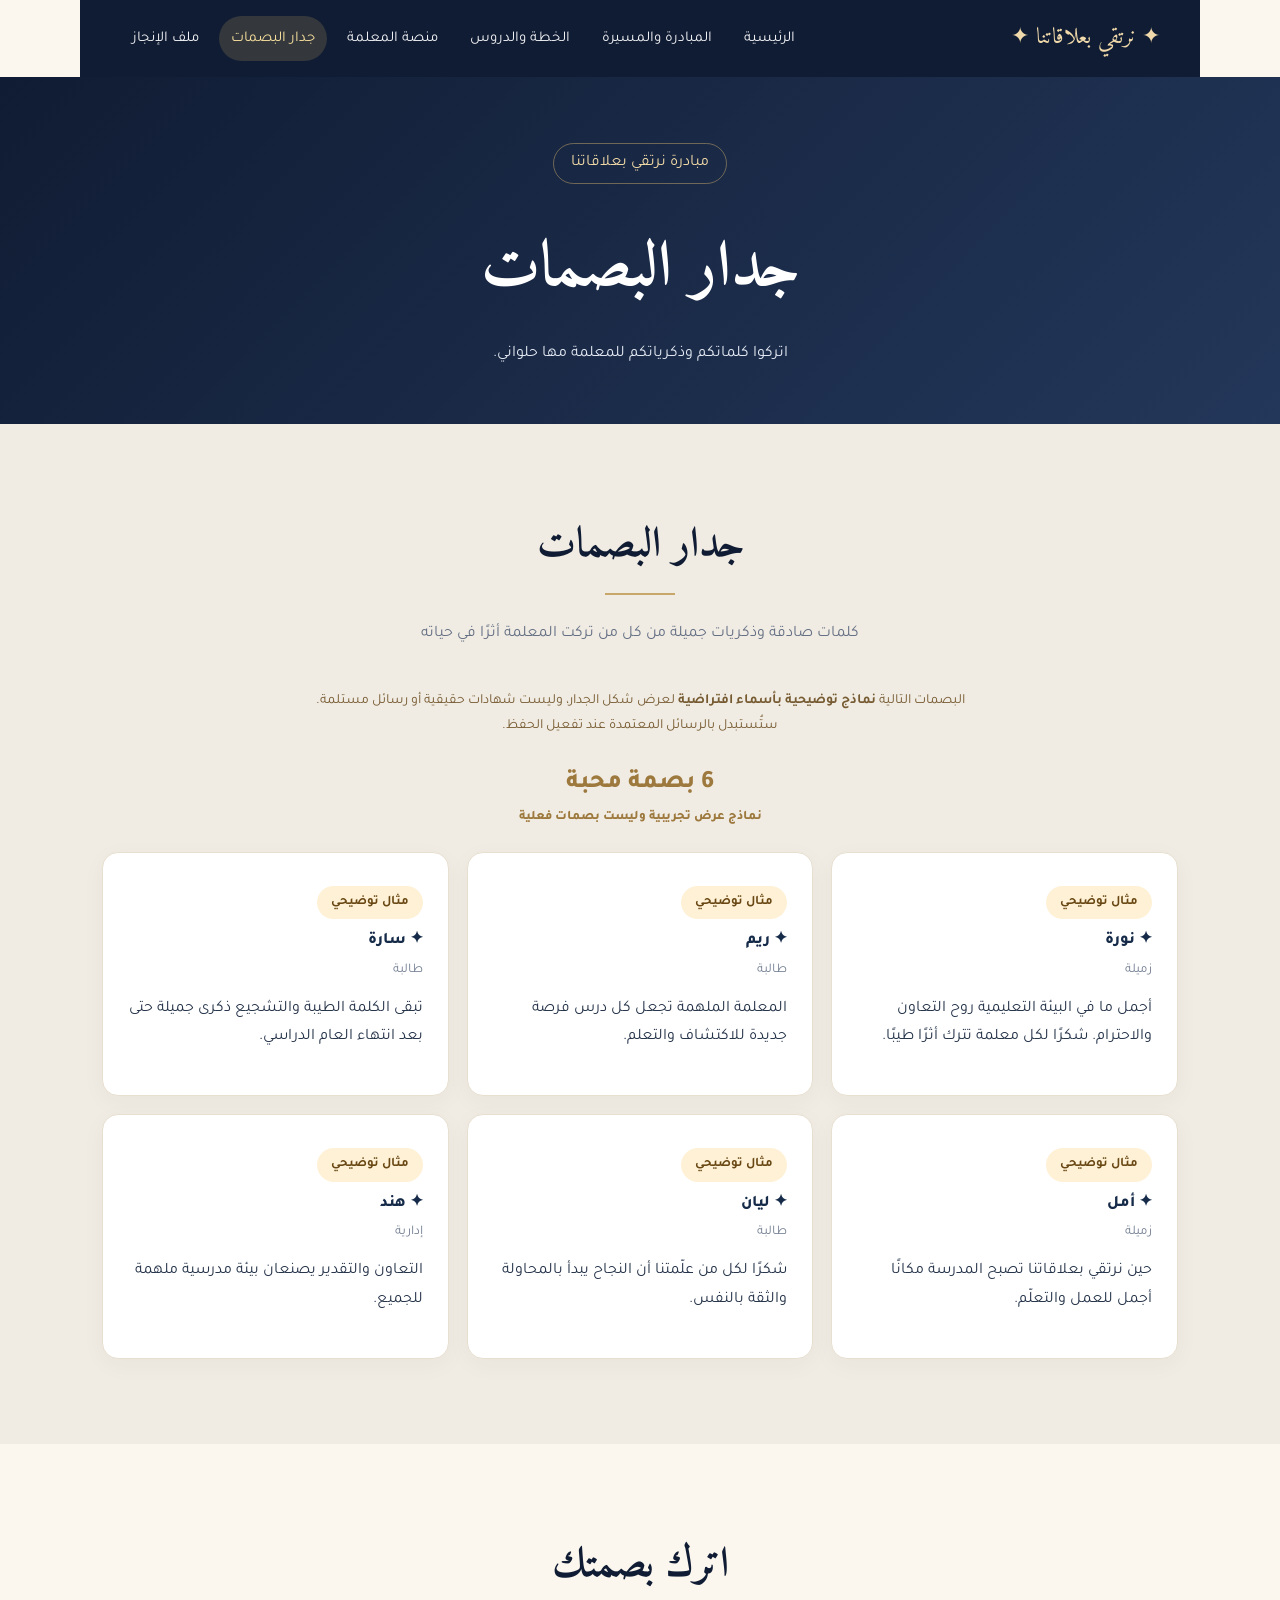
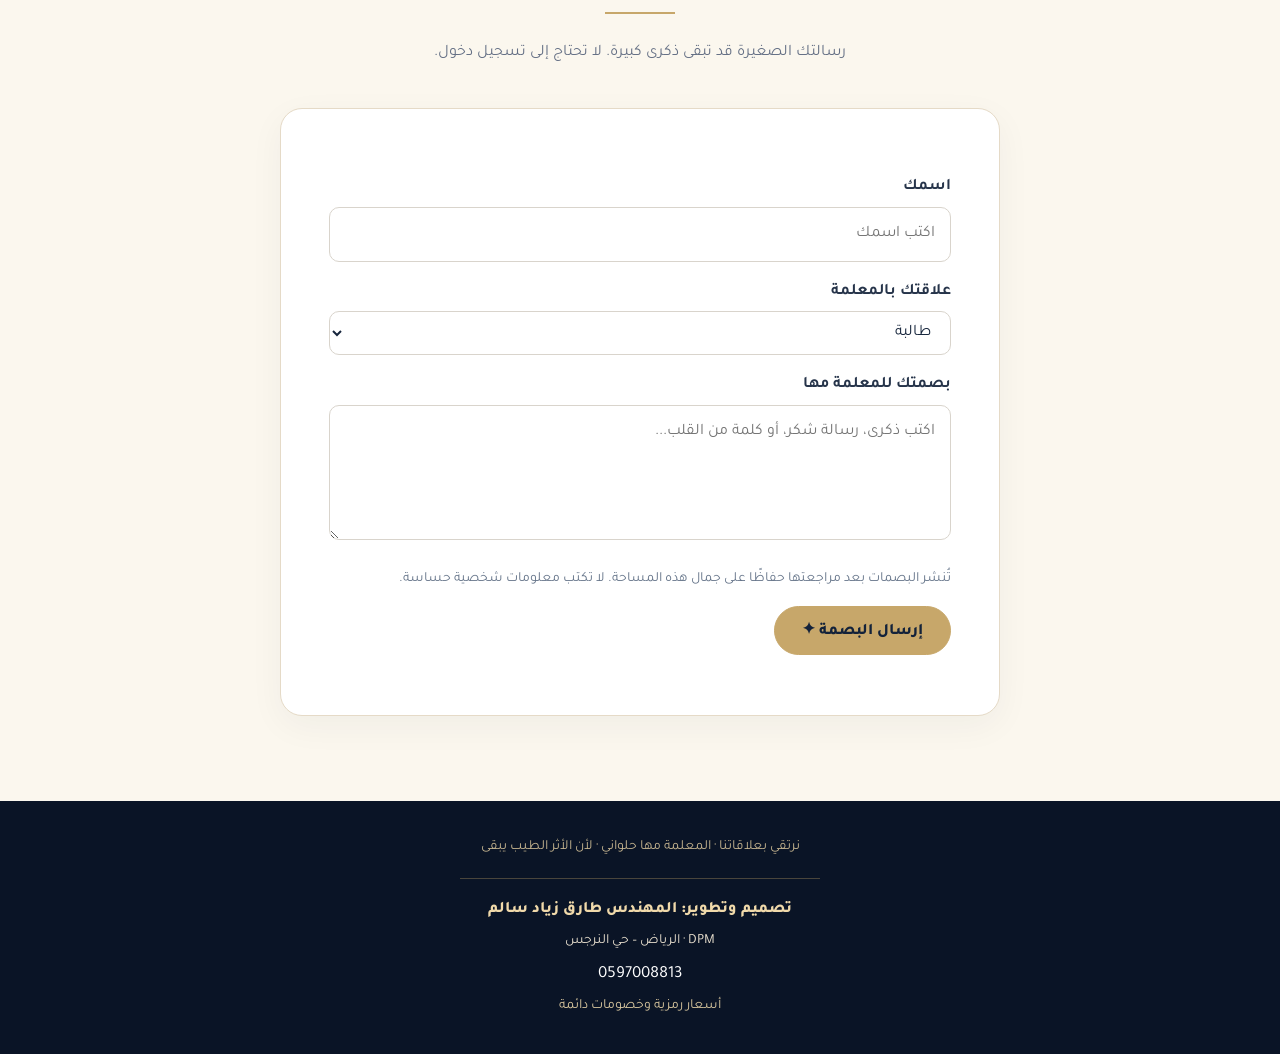
==== guestbook.html @ ed3fdae7 "Add files via upload" ====
<!DOCTYPE html>
<html dir="rtl" lang="ar"><head><meta charset="utf-8"/><meta content="width=device-width,initial-scale=1" name="viewport"/><meta content="#101c33" name="theme-color"/><title>جدار البصمات | نرتقي بعلاقاتنا</title><link href="https://fonts.googleapis.com" rel="preconnect"/><link crossorigin="" href="https://fonts.gstatic.com" rel="preconnect"/><link href="https://fonts.googleapis.com/css2?family=Amiri:wght@400;700&amp;family=Tajawal:wght@400;500;700;800&amp;display=swap" rel="stylesheet"/><style>:root{--navy:#101c33;--navy2:#1d3150;--gold:#c7a76a;--cream:#fbf7ee;--ink:#26344a}*{box-sizing:border-box}html{scroll-behavior:smooth}body{margin:0;background:var(--cream);color:var(--ink);font-family:Tajawal,Arial,sans-serif;line-height:1.8}a{text-decoration:none;color:inherit}.hero{background:radial-gradient(circle at 20% 20%,#334a68,transparent 40%),linear-gradient(135deg,#101c33,#1b2d49);color:white;min-height:640px;text-align:center;padding:24px 20px 90px;position:relative;overflow:hidden}.hero:before,.hero:after{content:'✦';position:absolute;color:#c7a76a44;font-size:240px;top:80px;right:-45px}.hero:after{right:auto;left:-35px;top:220px;font-size:150px}nav{max-width:1120px;margin:auto;display:flex;align-items:center;justify-content:space-between;gap:15px;position:relative;z-index:1}nav .brand{font-family:Amiri;font-size:26px;color:#f0d9aa}nav .links{display:flex;gap:22px;flex-wrap:wrap;font-size:15px}.hero-inner{position:relative;z-index:1;margin:100px auto 0;max-width:900px}.eyebrow{color:#e1c58d;letter-spacing:2px}.hero h1{font-family:Amiri;font-size:clamp(48px,8vw,90px);margin:12px 0 0;line-height:1.3}.hero h2{font-size:clamp(22px,3vw,32px);font-weight:500;color:#e6d0a2;margin:0 0 24px}.hero p{font-size:19px;max-width:650px;margin:0 auto 30px;color:#e4e7ed}.button{display:inline-block;border:1px solid var(--gold);background:var(--gold);color:#13223a;padding:12px 27px;border-radius:40px;font-weight:800;cursor:pointer;font-family:inherit;font-size:16px;transition:.2s}.button:hover{transform:translateY(-2px);filter:brightness(1.07)}.button.secondary{background:transparent;color:#f1d7a3;margin:5px}.wrap{max-width:1120px;margin:auto;padding:85px 22px}.section-title{text-align:center;font-family:Amiri;font-size:42px;color:var(--navy);margin:0 0 8px}.section-sub{text-align:center;color:#657085;margin:0 auto 40px;max-width:620px}.gold-line{width:70px;height:2px;background:var(--gold);margin:0 auto 25px}.message{background:white;border:1px solid #e9dfcd;border-radius:22px;padding:clamp(26px,5vw,65px);box-shadow:0 14px 50px #13213b0d;text-align:center;position:relative}.message:before{content:'❝';font-family:Amiri;color:var(--gold);font-size:75px;line-height:1}.message p{font-family:Amiri;font-size:clamp(21px,2.7vw,29px);line-height:2.05;margin:0 auto;max-width:870px}.signature{font-weight:800;color:#9b793d;margin-top:28px;font-size:20px}.timeline{display:grid;grid-template-columns:repeat(4,1fr);gap:16px}.school{background:white;border-radius:16px;padding:30px 18px;text-align:center;border:1px solid #e8dfcf;box-shadow:0 8px 25px #12233d08}.school .icon{font-size:28px;color:#b38d4e}.school h3{font-size:19px;margin:12px 0}.badge{display:inline-block;background:#edf5ed;color:#2c7444;border-radius:20px;padding:2px 12px;font-size:13px}.wall{background:#f1ece3}.stats{text-align:center;color:#9d793e;font-size:25px;font-weight:800;margin-bottom:22px}.grid{display:grid;grid-template-columns:repeat(3,1fr);gap:18px}.card{background:white;border-radius:16px;padding:25px;border:1px solid #e7dfd0;box-shadow:0 6px 25px #101c330a;overflow-wrap:anywhere}.card p{white-space:pre-wrap;margin:10px 0 18px}.card small{color:#758093}.card .name{font-weight:800;color:#162b49}.empty{text-align:center;grid-column:1/-1;color:#69768a;padding:32px}.formbox{max-width:720px;margin:0 auto;background:white;padding:clamp(24px,5vw,48px);border:1px solid #e5dac7;border-radius:22px;box-shadow:0 10px 35px #14213d0c}label{display:block;font-weight:700;margin:16px 0 5px}input,select,textarea{font:inherit;width:100%;padding:12px 15px;border:1px solid #d9d4cc;border-radius:10px;background:#fff;color:#17263d}textarea{resize:vertical;min-height:135px}input:focus,textarea:focus,select:focus{outline:2px solid #d6b980;border-color:transparent}.note{font-size:14px;color:#66758a}.status{margin-top:12px;font-weight:700}.social{text-align:center;background:var(--navy);color:white;padding:65px 20px}.social h2{font-family:Amiri;font-size:35px}.social p{color:#c6cfdb}footer{text-align:center;padding:22px;background:#0a1426;color:#c5b48f;font-size:14px}@media(max-width:800px){.timeline{grid-template-columns:repeat(2,1fr)}.grid{grid-template-columns:repeat(2,1fr)}nav{flex-direction:column}.hero-inner{margin-top:80px}}@media(max-width:560px){.timeline,.grid{grid-template-columns:1fr}.hero{min-height:600px}.wrap{padding:65px 18px}.section-title{font-size:35px}nav .links{justify-content:center;gap:14px}}
.feature-band{background:#12243e;color:#fff;padding:65px 22px}.feature-inner{max-width:1120px;margin:auto}.feature-band .section-title{color:#f5e3bd}.feature-band .section-sub{color:#d7dfec}.feature-grid{display:grid;grid-template-columns:repeat(3,1fr);gap:18px}.feature-tile{border:1px solid #bca16a77;background:#ffffff0c;border-radius:18px;padding:25px}.feature-tile strong{display:block;color:#f1d69c;font-size:21px}.feature-tile p{color:#e3e8f0}.curriculum-grid{display:grid;grid-template-columns:repeat(2,1fr);gap:20px}.curriculum-card{border:1px solid #e2d7c2;background:#fff;border-radius:18px;padding:24px}.curriculum-card h3{margin:0;color:#192d4b}.curriculum-card ul{padding-right:23px}.term-note{background:#fff7e6;border-right:4px solid var(--gold);padding:15px;border-radius:8px;margin:20px 0}.lesson-list{display:grid;grid-template-columns:repeat(2,1fr);gap:15px}.lesson-item{background:#fff;border:1px solid #e5d9c5;border-radius:14px;padding:20px}.lesson-item h3{margin:0 0 8px;color:#142a49}.teacher-portal{background:#f1ece3}.portal-box{background:white;border:1px solid #e1d4bf;border-radius:22px;padding:28px;max-width:850px;margin:auto}.portal-box .controls{display:grid;grid-template-columns:1fr 1fr;gap:14px}.chat-stream{min-height:120px;max-height:380px;overflow-y:auto;border:1px solid #e6e0d5;border-radius:14px;background:#faf8f3;padding:18px;margin:18px 0}.bubble{padding:13px 16px;margin:10px 0;border-radius:14px;white-space:pre-wrap}.bubble.bot{background:#e9edf3}.bubble.user{background:#f5e6c6;margin-right:15%}.portal-actions{display:flex;gap:12px;flex-wrap:wrap}.mini-label{font-size:13px;color:#706043}.feature-tag{display:inline-block;color:#f3dba8;border:1px solid #c7a76a80;border-radius:30px;padding:5px 17px;margin-bottom:16px}@media(max-width:700px){.feature-grid,.curriculum-grid,.lesson-list,.portal-box .controls{grid-template-columns:1fr}.portal-box{padding:18px}}</style><style>
.portfolio-section{background:linear-gradient(135deg,#10243f,#1c3554);color:#fff;padding:75px 20px;text-align:center}.portfolio-inner{max-width:850px;margin:auto}.portfolio-section h2{color:#f0d7a2;font-size:clamp(27px,4vw,42px)}.portfolio-section p{color:#e6e8ee;line-height:2}.portfolio-qr{display:inline-flex;background:#fff;padding:18px;border:3px solid #c6a66b;border-radius:22px;margin:24px auto 15px;box-shadow:0 12px 35px #0003}.portfolio-qr img{width:min(250px,65vw);height:auto;display:block}.portfolio-actions{margin-top:12px}.portfolio-actions a{display:inline-block;background:#c9ab72;color:#10243f;padding:13px 30px;border-radius:30px;font-weight:700;text-decoration:none}.demo-badge{display:inline-block;background:#fff1d6;color:#684713;border-radius:24px;padding:5px 14px;font-size:13px;font-weight:700;margin:8px 0}.demo-notice{text-align:center;font-size:14px;color:#765b32;margin:12px auto 22px;max-width:680px}
</style><style>
:root{scroll-behavior:smooth}body{overflow-x:hidden}nav{display:flex;align-items:center;justify-content:space-between;gap:20px;flex-wrap:wrap}nav .links{display:flex;flex-wrap:wrap;gap:8px;align-items:center}nav .links a{white-space:nowrap;padding:9px 12px;border-radius:100px;transition:.2s}nav .links a.active,nav .links a:hover{background:rgba(204,174,103,.19);color:#f7df9d}.sub-hero{background:linear-gradient(135deg,#101c33,#23375a);color:#fff;padding:66px 22px 55px;text-align:center}.sub-hero h1{font-family:Amiri,serif;font-size:clamp(2.3rem,5vw,4rem);margin:12px 0}.sub-hero p{max-width:680px;margin:0 auto;color:#e4e9f3;line-height:1.9}.page-links{max-width:1100px;margin:55px auto;padding:0 20px;display:grid;grid-template-columns:repeat(3,minmax(0,1fr));gap:18px}.page-tile{display:block;text-decoration:none;border:1px solid #e3d9c5;border-radius:22px;padding:27px;background:#fff;color:#17233a;box-shadow:0 8px 25px rgba(0,0,0,.04);transition:transform .2s,box-shadow .2s}.page-tile:hover{transform:translateY(-4px);box-shadow:0 15px 35px rgba(0,0,0,.09)}.page-tile strong{display:block;font-size:1.3rem;margin:12px 0}.page-tile span{line-height:1.9;color:#526078}.page-tile i{font-style:normal;color:#a37c35;font-size:1.6rem}.site-nav{background:#101c33;color:#fff;padding:16px max(20px,calc((100vw - 1200px)/2))}.site-nav .brand{font-family:Amiri,serif;font-size:1.4rem}.site-nav a{color:#f1f2f5;text-decoration:none}.content-space{min-height:45vh}.home-hero{min-height:560px}.home-hero .hero-inner{padding-bottom:95px}@media(max-width:760px){.page-links{grid-template-columns:1fr}.site-nav{padding:15px}.site-nav .links{gap:2px}.site-nav .links a{font-size:.85rem;padding:7px 9px}.sub-hero{padding:45px 18px}}
</style></head><body><nav class="site-nav"><div class="brand">✦ نرتقي بعلاقاتنا ✦</div><div class="links"><a class="" href="index.html">الرئيسية</a><a class="" href="initiative.html">المبادرة والمسيرة</a><a class="" href="learning.html">الخطة والدروس</a><a class="" href="portal.html">منصة المعلمة</a><a class="active" href="guestbook.html">جدار البصمات</a><a class="" href="portfolio.html">ملف الإنجاز</a></div></nav><div class="sub-hero"><div class="feature-tag">مبادرة نرتقي بعلاقاتنا</div><h1>جدار البصمات</h1><p>اتركوا كلماتكم وذكرياتكم للمعلمة مها حلواني.</p></div><main class="content-space"><section class="wall" id="wall"><div class="wrap"><h2 class="section-title">جدار البصمات</h2><div class="gold-line"></div><p class="section-sub">كلمات صادقة وذكريات جميلة من كل من تركت المعلمة أثرًا في حياته</p><p class="demo-notice">البصمات التالية <strong>نماذج توضيحية بأسماء افتراضية</strong> لعرض شكل الجدار، وليست شهادات حقيقية أو رسائل مستلمة. ستُستبدل بالرسائل المعتمدة عند تفعيل الحفظ.</p><div class="stats"><span id="count">0</span> بصمة محبة<span style="font-size:13px;display:block">نماذج عرض تجريبية وليست بصمات فعلية</span></div><div class="grid" id="comments"><div class="empty">كن أول من يترك بصمة جميلة ✨</div></div></div></section><section class="wrap" id="leave"><h2 class="section-title">اترك بصمتك</h2><div class="gold-line"></div><p class="section-sub">رسالتك الصغيرة قد تبقى ذكرى كبيرة. لا تحتاج إلى تسجيل دخول.</p><form class="formbox" id="form"><label for="name">اسمك</label><input id="name" maxlength="70" placeholder="اكتب اسمك" required=""/><label for="relation">علاقتك بالمعلمة</label><select id="relation"><option>طالبة</option><option>زميلة</option><option>إدارية</option><option>ولية أمر</option><option>أخرى</option></select><label for="body">بصمتك للمعلمة مها</label><textarea id="body" maxlength="1200" placeholder="اكتب ذكرى، رسالة شكر، أو كلمة من القلب..." required=""></textarea><p class="note">تُنشر البصمات بعد مراجعتها حفاظًا على جمال هذه المساحة. لا تكتب معلومات شخصية حساسة.</p><button class="button" id="submit" type="submit">إرسال البصمة ✦</button><div aria-live="polite" class="status" id="status" role="status"></div></form></section></main><footer style="padding:32px 18px;line-height:2.1"><div>نرتقي بعلاقاتنا · المعلمة مها حلواني · لأن الأثر الطيب يبقى</div><div style="height:1px;max-width:360px;background:#c7a76a55;margin:15px auto"></div><div style="color:#f0d9aa;font-weight:800;font-size:16px">تصميم وتطوير: المهندس طارق زياد سالم</div><div style="color:#e8dfce;font-size:14px">DPM · الرياض – حي النرجس</div><a aria-label="الاتصال بالمهندس طارق زياد سالم على 0597008813" href="tel:0597008813" style="display:inline-block;color:#fff;font-size:17px;direction:ltr">0597008813</a><div style="color:#d8c69e">أسعار رمزية وخصومات دائمة</div></footer><script>const DEMO_COMMENTS=[{"name": "نورة", "relation": "زميلة", "message": "أجمل ما في البيئة التعليمية روح التعاون والاحترام. شكرًا لكل معلمة تترك أثرًا طيبًا."}, {"name": "ريم", "relation": "طالبة", "message": "المعلمة الملهمة تجعل كل درس فرصة جديدة للاكتشاف والتعلم."}, {"name": "سارة", "relation": "طالبة", "message": "تبقى الكلمة الطيبة والتشجيع ذكرى جميلة حتى بعد انتهاء العام الدراسي."}, {"name": "أمل", "relation": "زميلة", "message": "حين نرتقي بعلاقاتنا تصبح المدرسة مكانًا أجمل للعمل والتعلّم."}, {"name": "ليان", "relation": "طالبة", "message": "شكرًا لكل من علّمتنا أن النجاح يبدأ بالمحاولة والثقة بالنفس."}, {"name": "هند", "relation": "إدارية", "message": "التعاون والتقدير يصنعان بيئة مدرسية ملهمة للجميع."}];const SUPABASE_URL='';const SUPABASE_ANON_KEY='';const $=s=>document.querySelector(s);function escapeHtml(s){return String(s).replace(/[&<>"']/g,c=>({'&':'&amp;','<':'&lt;','>':'&gt;','"':'&quot;',"'":'&#39;'}[c]))}async function load(){if(!SUPABASE_URL||!SUPABASE_ANON_KEY){$('#count').textContent=DEMO_COMMENTS.length;$('#comments').innerHTML=DEMO_COMMENTS.map(x=>`<article class="card"><span class="demo-badge">مثال توضيحي</span><div class="name">✦ ${escapeHtml(x.name)}</div><small>${escapeHtml(x.relation)}</small><p>${escapeHtml(x.message)}</p></article>`).join('');return}try{const r=await fetch(`${SUPABASE_URL}/rest/v1/guestbook?select=name,relation,message,created_at&approved=eq.true&order=created_at.desc&limit=200`,{headers:{apikey:SUPABASE_ANON_KEY,Authorization:`Bearer ${SUPABASE_ANON_KEY}`}});if(!r.ok)throw Error('تعذر تحميل البصمات');const rows=await r.json();$('#count').textContent=rows.length;$('#comments').innerHTML=rows.length?rows.map(x=>`<article class="card"><div class="name">✦ ${escapeHtml(x.name)}</div><small>${escapeHtml(x.relation)} · ${new Date(x.created_at).toLocaleDateString('ar-SA')}</small><p>${escapeHtml(x.message)}</p></article>`).join(''):'<div class="empty">كن أول من يترك بصمة جميلة ✨</div>'}catch(e){$('#comments').innerHTML='<div class="empty">تعذر تحميل البصمات حاليًا.</div>'}}$('#form').addEventListener('submit',async e=>{e.preventDefault();const status=$('#status');if(!SUPABASE_URL||!SUPABASE_ANON_KEY){status.textContent='يلزم إعداد قاعدة البيانات قبل استقبال البصمات.';return}const name=$('#name').value.trim(),message=$('#body').value.trim(),relation=$('#relation').value;if(!name||!message)return;$('#submit').disabled=true;status.textContent='جارٍ إرسال بصمتك…';try{const r=await fetch(`${SUPABASE_URL}/rest/v1/guestbook`,{method:'POST',headers:{apikey:SUPABASE_ANON_KEY,Authorization:`Bearer ${SUPABASE_ANON_KEY}`,'Content-Type':'application/json',Prefer:'return=minimal'},body:JSON.stringify({name,relation,message})});if(!r.ok)throw Error('فشل الإرسال');$('#form').reset();status.textContent='شكرًا لك! وصلت بصمتك وستظهر بعد مراجعتها.'}catch(e){status.textContent='تعذر الإرسال الآن. حاول مرة أخرى.'}finally{$('#submit').disabled=false}});load();</script></body></html>
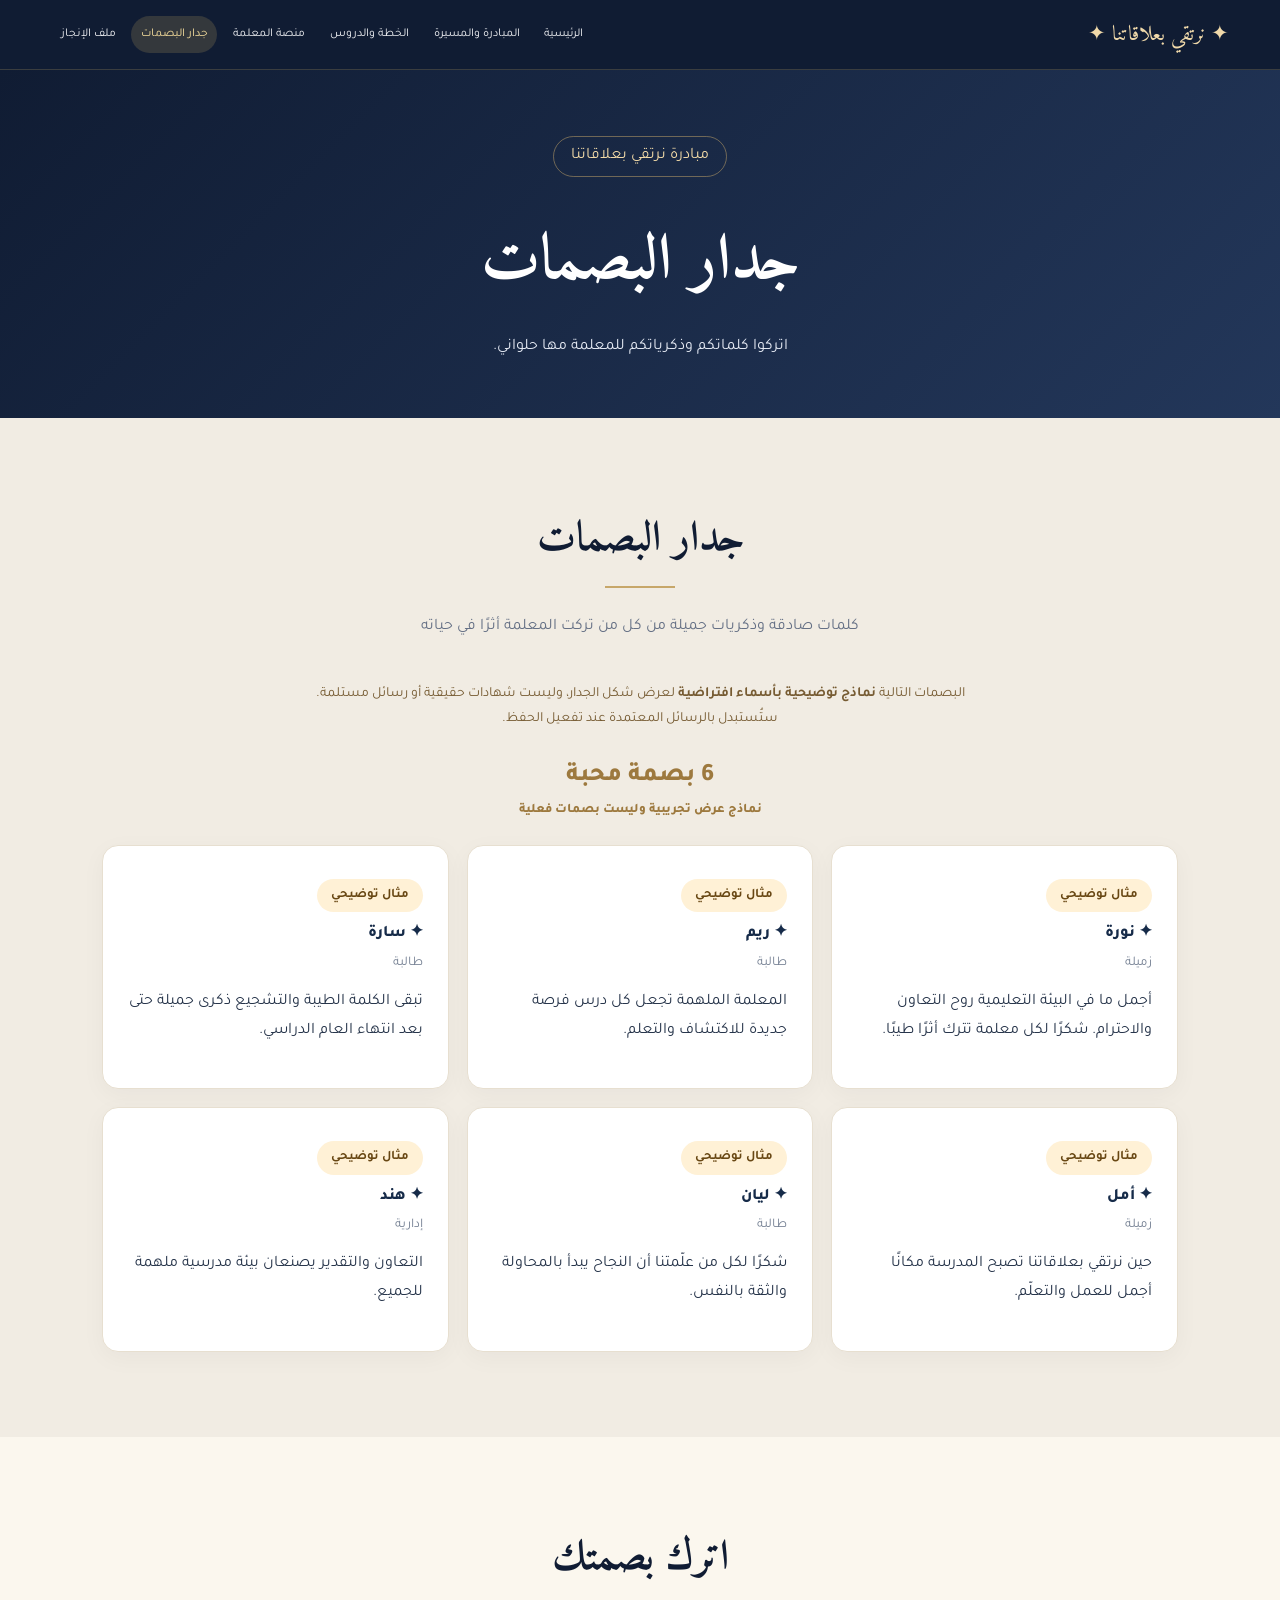
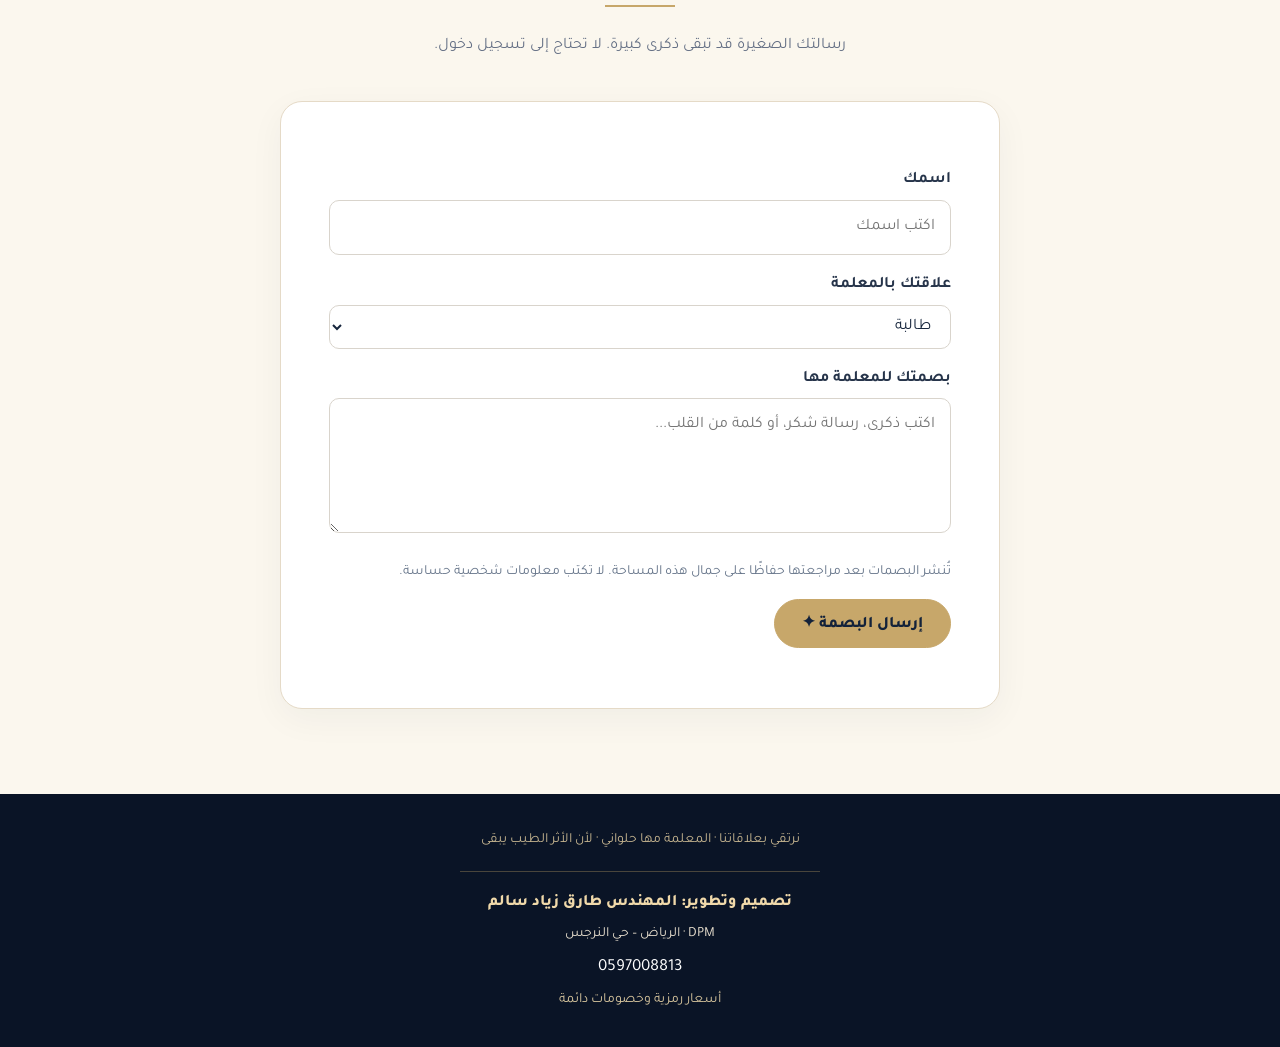
==== commit 6fa5bcd7: "Add files via upload" ====
--- a/guestbook.html
+++ b/guestbook.html
@@ -4,4 +4,15 @@
 .portfolio-section{background:linear-gradient(135deg,#10243f,#1c3554);color:#fff;padding:75px 20px;text-align:center}.portfolio-inner{max-width:850px;margin:auto}.portfolio-section h2{color:#f0d7a2;font-size:clamp(27px,4vw,42px)}.portfolio-section p{color:#e6e8ee;line-height:2}.portfolio-qr{display:inline-flex;background:#fff;padding:18px;border:3px solid #c6a66b;border-radius:22px;margin:24px auto 15px;box-shadow:0 12px 35px #0003}.portfolio-qr img{width:min(250px,65vw);height:auto;display:block}.portfolio-actions{margin-top:12px}.portfolio-actions a{display:inline-block;background:#c9ab72;color:#10243f;padding:13px 30px;border-radius:30px;font-weight:700;text-decoration:none}.demo-badge{display:inline-block;background:#fff1d6;color:#684713;border-radius:24px;padding:5px 14px;font-size:13px;font-weight:700;margin:8px 0}.demo-notice{text-align:center;font-size:14px;color:#765b32;margin:12px auto 22px;max-width:680px}
 </style><style>
 :root{scroll-behavior:smooth}body{overflow-x:hidden}nav{display:flex;align-items:center;justify-content:space-between;gap:20px;flex-wrap:wrap}nav .links{display:flex;flex-wrap:wrap;gap:8px;align-items:center}nav .links a{white-space:nowrap;padding:9px 12px;border-radius:100px;transition:.2s}nav .links a.active,nav .links a:hover{background:rgba(204,174,103,.19);color:#f7df9d}.sub-hero{background:linear-gradient(135deg,#101c33,#23375a);color:#fff;padding:66px 22px 55px;text-align:center}.sub-hero h1{font-family:Amiri,serif;font-size:clamp(2.3rem,5vw,4rem);margin:12px 0}.sub-hero p{max-width:680px;margin:0 auto;color:#e4e9f3;line-height:1.9}.page-links{max-width:1100px;margin:55px auto;padding:0 20px;display:grid;grid-template-columns:repeat(3,minmax(0,1fr));gap:18px}.page-tile{display:block;text-decoration:none;border:1px solid #e3d9c5;border-radius:22px;padding:27px;background:#fff;color:#17233a;box-shadow:0 8px 25px rgba(0,0,0,.04);transition:transform .2s,box-shadow .2s}.page-tile:hover{transform:translateY(-4px);box-shadow:0 15px 35px rgba(0,0,0,.09)}.page-tile strong{display:block;font-size:1.3rem;margin:12px 0}.page-tile span{line-height:1.9;color:#526078}.page-tile i{font-style:normal;color:#a37c35;font-size:1.6rem}.site-nav{background:#101c33;color:#fff;padding:16px max(20px,calc((100vw - 1200px)/2))}.site-nav .brand{font-family:Amiri,serif;font-size:1.4rem}.site-nav a{color:#f1f2f5;text-decoration:none}.content-space{min-height:45vh}.home-hero{min-height:560px}.home-hero .hero-inner{padding-bottom:95px}@media(max-width:760px){.page-links{grid-template-columns:1fr}.site-nav{padding:15px}.site-nav .links{gap:2px}.site-nav .links a{font-size:.85rem;padding:7px 9px}.sub-hero{padding:45px 18px}}
+</style><style id="header-layout-fix">
+/* Full-width, balanced navigation across all pages */
+html,body{width:100%;max-width:100%;margin:0;overflow-x:clip}
+.site-nav{width:100%;max-width:none;margin:0;padding:16px clamp(18px,4vw,68px);display:flex;flex-direction:row;align-items:center;justify-content:space-between;flex-wrap:nowrap;gap:22px;background:#101c33;border-bottom:1px solid rgba(199,167,106,.23);box-sizing:border-box;position:relative;z-index:20}
+.site-nav .brand{flex:0 0 auto;white-space:nowrap;font-size:clamp(20px,1.65vw,26px);line-height:1.5}
+.site-nav .links{display:flex;flex:0 1 auto;flex-wrap:nowrap;align-items:center;justify-content:flex-end;gap:clamp(2px,.45vw,9px);min-width:0}
+.site-nav .links a{white-space:nowrap;font-size:clamp(12px,.93vw,15px);padding:9px clamp(6px,.75vw,13px);line-height:1.6}
+.hero.home-hero{padding-top:24px;min-height:590px}
+.home-hero .hero-inner{margin-top:74px;padding-bottom:75px}
+@media(max-width:1050px){.site-nav{flex-direction:column;gap:8px;padding:14px 18px}.site-nav .links{justify-content:center;flex-wrap:wrap;gap:3px 7px}.site-nav .links a{font-size:14px;padding:7px 10px}.home-hero .hero-inner{margin-top:58px}}
+@media(max-width:600px){.site-nav{padding:12px 12px 10px;gap:8px}.site-nav .brand{font-size:22px}.site-nav .links{width:100%;display:flex;flex-wrap:nowrap;justify-content:flex-start;overflow-x:auto;overscroll-behavior-x:contain;scrollbar-width:thin;padding-bottom:5px}.site-nav .links a{flex:0 0 auto;font-size:13px;padding:7px 10px}.hero.home-hero{min-height:550px}.home-hero .hero-inner{margin-top:55px;padding-bottom:60px}}
 </style></head><body><nav class="site-nav"><div class="brand">✦ نرتقي بعلاقاتنا ✦</div><div class="links"><a class="" href="index.html">الرئيسية</a><a class="" href="initiative.html">المبادرة والمسيرة</a><a class="" href="learning.html">الخطة والدروس</a><a class="" href="portal.html">منصة المعلمة</a><a class="active" href="guestbook.html">جدار البصمات</a><a class="" href="portfolio.html">ملف الإنجاز</a></div></nav><div class="sub-hero"><div class="feature-tag">مبادرة نرتقي بعلاقاتنا</div><h1>جدار البصمات</h1><p>اتركوا كلماتكم وذكرياتكم للمعلمة مها حلواني.</p></div><main class="content-space"><section class="wall" id="wall"><div class="wrap"><h2 class="section-title">جدار البصمات</h2><div class="gold-line"></div><p class="section-sub">كلمات صادقة وذكريات جميلة من كل من تركت المعلمة أثرًا في حياته</p><p class="demo-notice">البصمات التالية <strong>نماذج توضيحية بأسماء افتراضية</strong> لعرض شكل الجدار، وليست شهادات حقيقية أو رسائل مستلمة. ستُستبدل بالرسائل المعتمدة عند تفعيل الحفظ.</p><div class="stats"><span id="count">0</span> بصمة محبة<span style="font-size:13px;display:block">نماذج عرض تجريبية وليست بصمات فعلية</span></div><div class="grid" id="comments"><div class="empty">كن أول من يترك بصمة جميلة ✨</div></div></div></section><section class="wrap" id="leave"><h2 class="section-title">اترك بصمتك</h2><div class="gold-line"></div><p class="section-sub">رسالتك الصغيرة قد تبقى ذكرى كبيرة. لا تحتاج إلى تسجيل دخول.</p><form class="formbox" id="form"><label for="name">اسمك</label><input id="name" maxlength="70" placeholder="اكتب اسمك" required=""/><label for="relation">علاقتك بالمعلمة</label><select id="relation"><option>طالبة</option><option>زميلة</option><option>إدارية</option><option>ولية أمر</option><option>أخرى</option></select><label for="body">بصمتك للمعلمة مها</label><textarea id="body" maxlength="1200" placeholder="اكتب ذكرى، رسالة شكر، أو كلمة من القلب..." required=""></textarea><p class="note">تُنشر البصمات بعد مراجعتها حفاظًا على جمال هذه المساحة. لا تكتب معلومات شخصية حساسة.</p><button class="button" id="submit" type="submit">إرسال البصمة ✦</button><div aria-live="polite" class="status" id="status" role="status"></div></form></section></main><footer style="padding:32px 18px;line-height:2.1"><div>نرتقي بعلاقاتنا · المعلمة مها حلواني · لأن الأثر الطيب يبقى</div><div style="height:1px;max-width:360px;background:#c7a76a55;margin:15px auto"></div><div style="color:#f0d9aa;font-weight:800;font-size:16px">تصميم وتطوير: المهندس طارق زياد سالم</div><div style="color:#e8dfce;font-size:14px">DPM · الرياض – حي النرجس</div><a aria-label="الاتصال بالمهندس طارق زياد سالم على 0597008813" href="tel:0597008813" style="display:inline-block;color:#fff;font-size:17px;direction:ltr">0597008813</a><div style="color:#d8c69e">أسعار رمزية وخصومات دائمة</div></footer><script>const DEMO_COMMENTS=[{"name": "نورة", "relation": "زميلة", "message": "أجمل ما في البيئة التعليمية روح التعاون والاحترام. شكرًا لكل معلمة تترك أثرًا طيبًا."}, {"name": "ريم", "relation": "طالبة", "message": "المعلمة الملهمة تجعل كل درس فرصة جديدة للاكتشاف والتعلم."}, {"name": "سارة", "relation": "طالبة", "message": "تبقى الكلمة الطيبة والتشجيع ذكرى جميلة حتى بعد انتهاء العام الدراسي."}, {"name": "أمل", "relation": "زميلة", "message": "حين نرتقي بعلاقاتنا تصبح المدرسة مكانًا أجمل للعمل والتعلّم."}, {"name": "ليان", "relation": "طالبة", "message": "شكرًا لكل من علّمتنا أن النجاح يبدأ بالمحاولة والثقة بالنفس."}, {"name": "هند", "relation": "إدارية", "message": "التعاون والتقدير يصنعان بيئة مدرسية ملهمة للجميع."}];const SUPABASE_URL='';const SUPABASE_ANON_KEY='';const $=s=>document.querySelector(s);function escapeHtml(s){return String(s).replace(/[&<>"']/g,c=>({'&':'&amp;','<':'&lt;','>':'&gt;','"':'&quot;',"'":'&#39;'}[c]))}async function load(){if(!SUPABASE_URL||!SUPABASE_ANON_KEY){$('#count').textContent=DEMO_COMMENTS.length;$('#comments').innerHTML=DEMO_COMMENTS.map(x=>`<article class="card"><span class="demo-badge">مثال توضيحي</span><div class="name">✦ ${escapeHtml(x.name)}</div><small>${escapeHtml(x.relation)}</small><p>${escapeHtml(x.message)}</p></article>`).join('');return}try{const r=await fetch(`${SUPABASE_URL}/rest/v1/guestbook?select=name,relation,message,created_at&approved=eq.true&order=created_at.desc&limit=200`,{headers:{apikey:SUPABASE_ANON_KEY,Authorization:`Bearer ${SUPABASE_ANON_KEY}`}});if(!r.ok)throw Error('تعذر تحميل البصمات');const rows=await r.json();$('#count').textContent=rows.length;$('#comments').innerHTML=rows.length?rows.map(x=>`<article class="card"><div class="name">✦ ${escapeHtml(x.name)}</div><small>${escapeHtml(x.relation)} · ${new Date(x.created_at).toLocaleDateString('ar-SA')}</small><p>${escapeHtml(x.message)}</p></article>`).join(''):'<div class="empty">كن أول من يترك بصمة جميلة ✨</div>'}catch(e){$('#comments').innerHTML='<div class="empty">تعذر تحميل البصمات حاليًا.</div>'}}$('#form').addEventListener('submit',async e=>{e.preventDefault();const status=$('#status');if(!SUPABASE_URL||!SUPABASE_ANON_KEY){status.textContent='يلزم إعداد قاعدة البيانات قبل استقبال البصمات.';return}const name=$('#name').value.trim(),message=$('#body').value.trim(),relation=$('#relation').value;if(!name||!message)return;$('#submit').disabled=true;status.textContent='جارٍ إرسال بصمتك…';try{const r=await fetch(`${SUPABASE_URL}/rest/v1/guestbook`,{method:'POST',headers:{apikey:SUPABASE_ANON_KEY,Authorization:`Bearer ${SUPABASE_ANON_KEY}`,'Content-Type':'application/json',Prefer:'return=minimal'},body:JSON.stringify({name,relation,message})});if(!r.ok)throw Error('فشل الإرسال');$('#form').reset();status.textContent='شكرًا لك! وصلت بصمتك وستظهر بعد مراجعتها.'}catch(e){status.textContent='تعذر الإرسال الآن. حاول مرة أخرى.'}finally{$('#submit').disabled=false}});load();</script></body></html>
